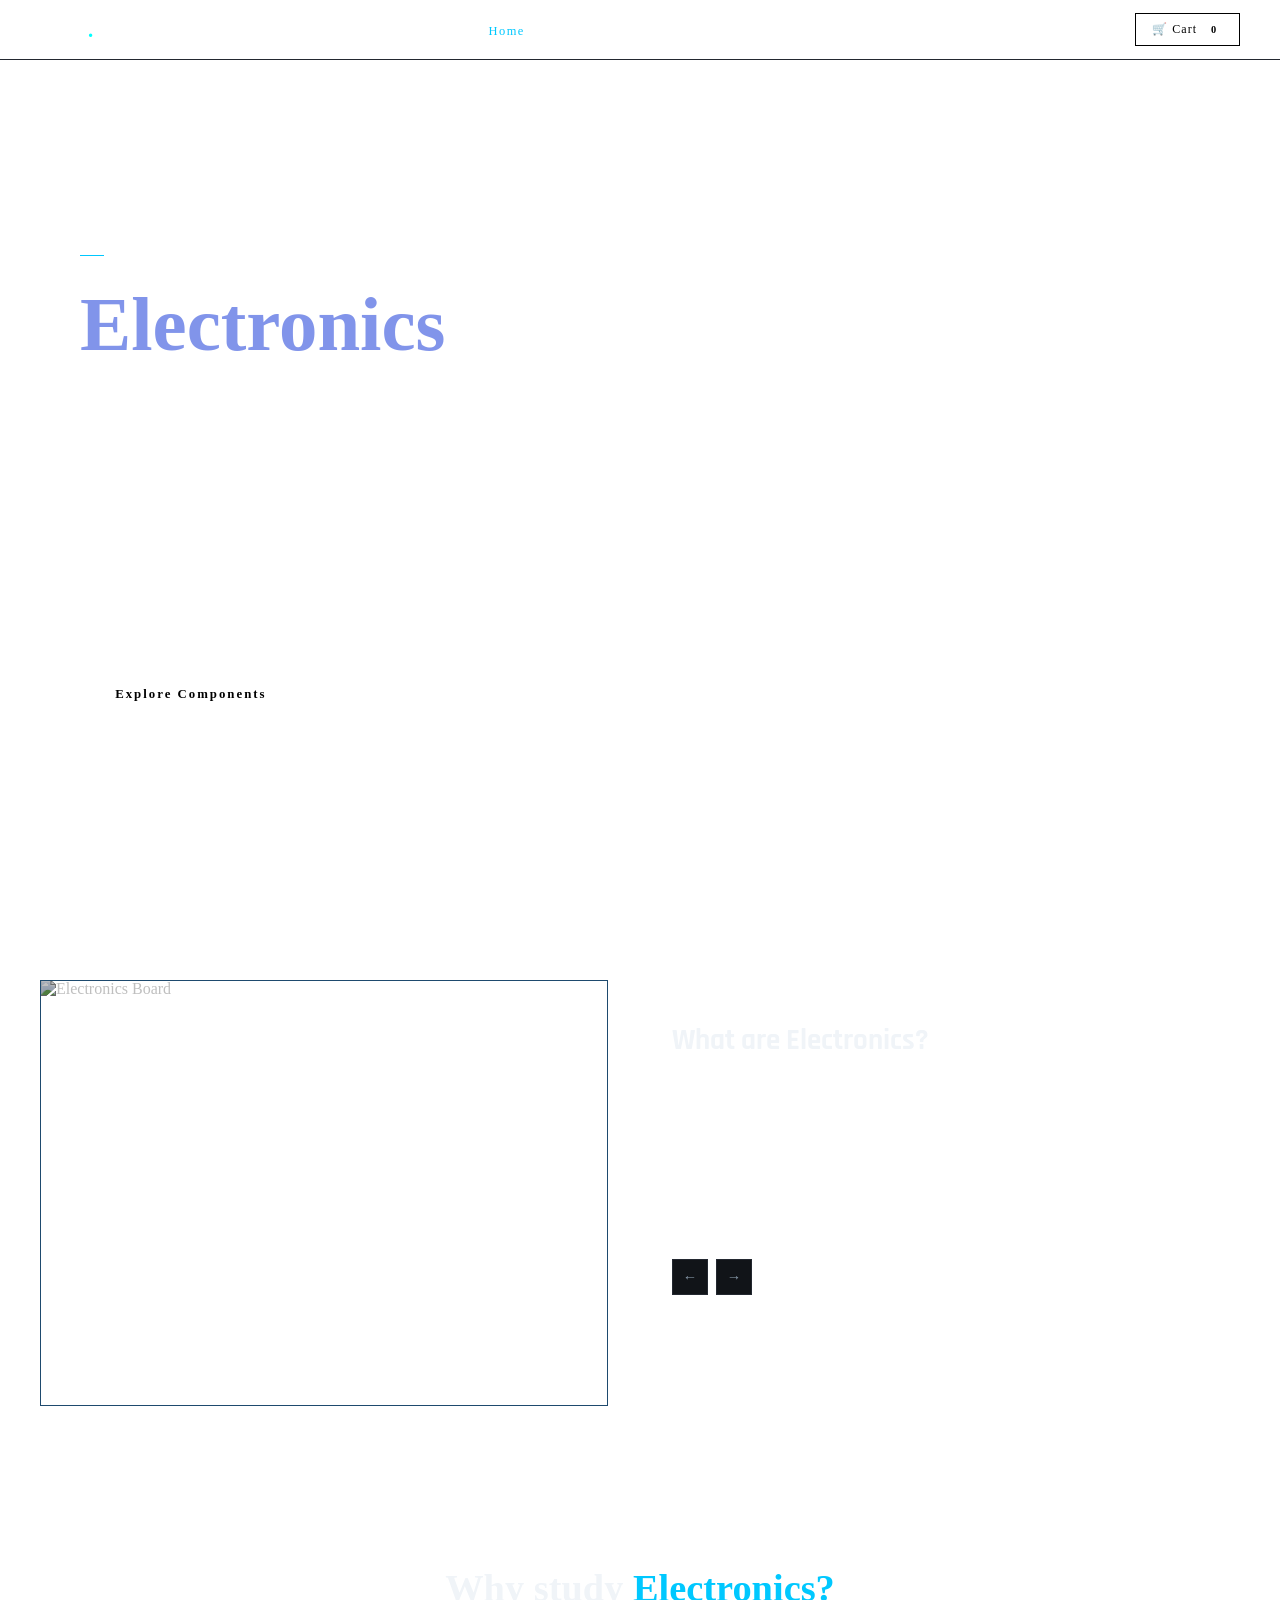
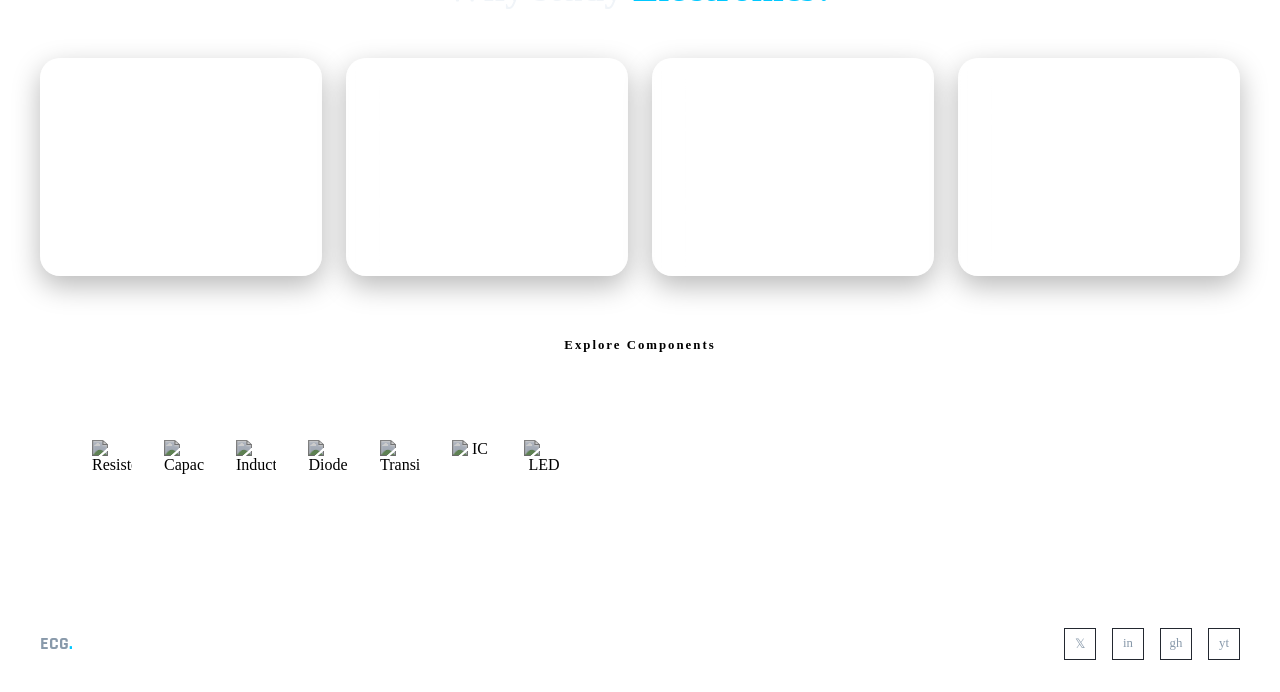
==== index.html @ 124e4f5e "Initial commit" ====
<!DOCTYPE html>
<html lang="en">
<head>
  <meta charset="UTF-8" />
  <meta name="viewport" content="width=device-width, initial-scale=1.0" />
  <title>Electronics Components Guide</title>
  <link rel="stylesheet" href="styles.css" />
</head>
<body>

<nav>
  <a href="index.html" class="nav-logo">ECG<span>.</span></a>
  <ul class="nav-links">
    <li><a href="index.html" class="active">Home</a></li>
    <li><a href="explore.html">Explore</a></li>
    <li><a href="shop.html">Shop</a></li>
    <li><a href="about.html">About</a></li>
  </ul>
  <a href="shop.html" class="nav-cart-btn">
    🛒 Cart <span class="cart-count" id="cartCount">0</span>
  </a>
</nav>

<!-- ── HERO ── -->
<section class="hero">
  <div class="hero-bg"></div>
  <div class="hero-content">
    <div class="hero-tag">Everything you need to know about Electronic Components</div>
    <h1 >
      Electronics<br/>
      <span>Components Guide</span>
    </h1>
    <p>
      Explore the fundamental building blocks of every circuit; from resistors
      to microcontrollers. Learn what they do, how they work, and where to use them.
    </p>
    <div class="button-group">
      <a href="explore.html" class="btn-primary">Explore Components</a>
      <a href="shop.html" class="btn-outline">Shop Now →</a>
    </div>
  </div>
</section>

<!-- ── WHAT ARE ELECTRONICS ── -->
<section class="what-section">
  <div class="what-image">
    <img src="https://images.unsplash.com/photo-1518770660439-4636190af475?w=800&q=80" alt="Electronics Board" />
  </div>
  <div class="what-text">
    <h3>What are Electronics?</h3>
    <p>
      Electronics is a branch of physics that focuses on the emission, behavior, and
      effects of electrons and their use in devices. It forms the backbone of modern
      technology — from smartphones to spacecraft.
    </p>
    <p>
      At its core, every electronic system is built from a handful of fundamental
      components, each with a precise function that contributes to the whole.
    </p>
    <div class="carousel-controls">
      <button class="carousel-btn">&#8592;</button>
      <button class="carousel-btn">&#8594;</button>
    </div>
    <a href="explore.html" class="btn-outline btn-outline-cta">
      Explore Components
    </a>
  </div>
</section>

<!-- ── WHY STUDY SECTION ── -->
<section class="why-section">
  <div class="section-header">
    <h2>Why study <span class="text-cyan">Electronics?</span></h2>
  </div>

  <div class="why-grid">
    <div class="why-card">
      <div class="why-num">1</div>
      <h4>Foundation of Technology</h4>
      <p>Electronics underpins virtually every modern device and system used in daily life and industry.</p>
    </div>
    <div class="why-card">
      <div class="why-num">2</div>
      <h4>Problem Solving</h4>
      <p>Electronic design develops analytical thinking, circuit troubleshooting, and systematic logic skills.</p>
    </div>
    <div class="why-card">
      <div class="why-num">3</div>
      <h4>Innovation Platform</h4>
      <p>From IoT to robotics, electronics enables innovation across every engineering discipline imaginable.</p>
    </div>
    <div class="why-card">
      <div class="why-num">4</div>
      <h4>Career Demand</h4>
      <p>Electronics engineers are among the most sought-after professionals globally, across all industries.</p>
    </div>
  </div>

  <div class="section-cta">
    <a href="explore.html" class="btn-primary">Explore Components</a>
  </div><br/><br/>

<!-- ── COMPONENT STRIP ── -->
  <div class="component-strip">
    <div class="component-thumb"><img src="C:\Users\HP ELITEBOOK\Pictures\re.webp" alt="Resistor"/></div>
    <div class="component-thumb"><img src="C:\Users\HP ELITEBOOK\Pictures\cer.webp" alt="Capacitor"/></div>
    <div class="component-thumb"><img src="C:\Users\HP ELITEBOOK\Pictures\fer.webp" alt="Inductor"/></div>
    <div class="component-thumb"><img src="C:\Users\HP ELITEBOOK\Pictures\dio.webp" alt="Diode"/></div>
    <div class="component-thumb"><img src="C:\Users\HP ELITEBOOK\Pictures\trans.webp" alt="Transistor"/></div>
    <div class="component-thumb"><img src="C:\Users\HP ELITEBOOK\Pictures\ic.webp" alt="IC"/></div>
    <div class="component-thumb"><img src="C:\Users\HP ELITEBOOK\Pictures\led.webp" alt="LED"/></div>
  </div>
</section>

<!-- ── FOOTER ── -->
<footer>
  <div class="footer-logo">ECG<span>.</span></div>
  <div class="social-links">
    <a href="#">𝕏</a>
    <a href="#">in</a>
    <a href="#">gh</a>
    <a href="#">yt</a>
  </div>
</footer>

<!-- ── BOTTOM NAV (mobile) ── -->
<div class="bottom-nav">
  <div class="bottom-nav-inner">
    <a href="index.html" class="bottom-nav-link active">🏠<span>Home</span></a>
    <a href="explore.html" class="bottom-nav-link">🔍<span>Explore</span></a>
    <a href="shop.html" class="bottom-nav-link">🛒<span>Shop</span></a>
    <a href="about.html" class="bottom-nav-link">ℹ️<span>About</span></a>
  </div>
</div>

<script>
  // Update cart count from localStorage
  function updateCartCount() {
    const cart = JSON.parse(localStorage.getItem('ecg-cart') || '[]');
    const total = cart.reduce((s, i) => s + (i.qty || 1), 0);
    document.querySelectorAll('#cartCount').forEach(el => el.textContent = total);
  }
  updateCartCount();
</script>
</body>
</html>
---- styles.css ----
/* ELECTRONICS COMPONENTS GUIDE — MAIN STYLES
   ============================================ */

@import url('https://fonts.googleapis.com/css2?family=Rajdhani:wght@400;500;600;700&family=Share+Tech+Mono&family=DM+Sans:wght@300;400;500;600&display=swap');

/* ── CSS Variables ── */
:root {
  --bg-dark:      #0a0c0f;
  --bg-card:      #111418;
  --bg-surface:   #181c22;
  --border:       #232830;
  --border-glow:  #1e4a6e;
  --cyan:         #00c8ff;
  --cyan-dim:     #0099cc;
  --cyan-glow:    rgba(0, 200, 255, 0.15);
  --white:        #f0f4f8;
  --muted:        #8899aa;
  --text:         #ccd6e0;
  --danger:       #ff4d6d;
  --success:      #00e676;
  --font-display: 'Rajdhani', sans-serif;
  --font-mono:    'Share Tech Mono', monospace;
  --font-body:    'DM Sans', sans-serif;
}

*, *::before, *::after { box-sizing: border-box; margin: 0; padding: 0; }

html { scroll-behavior: smooth; }

/*body {
  font-family: var(--font-body);
  background: var(--bg-dark);
  color: var(--text);
  line-height: 1.6;
  overflow-x: hidden;
}*/

/* ── Scrollbar ── */
::-webkit-scrollbar { width: 4px; }
::-webkit-scrollbar-track { background: var(--bg-dark); }
::-webkit-scrollbar-thumb { background: var(--border-glow); border-radius: 2px; }

/* ── NAVIGATION ── */
nav {
  position: fixed;
  top: 0; left: 0; right: 0;
  z-index: 100;
  display: flex;
  align-items: center;
  justify-content: space-between;
  padding: 0 2.5rem;
  height: 60px;
  background:transparent;
  backdrop-filter: blur(12px);
  border-bottom: 1px solid var(--border);
}

.nav-logo {
  font-size: 1.3rem;
  font-weight: 700;
  color: white;
  text-decoration: none;
  letter-spacing: 1px;
}

.nav-logo span { color:cyan; }

.nav-links {
  display: flex;
  gap: 2rem;
  list-style: none;
}

.nav-links a {
  font-size: 0.78rem;
  color: white;
  text-decoration: none;
  letter-spacing: 1.5px;
  transition: color 0.2s;
  position: relative;
}

.nav-links a::after {
  content: '';
  position: absolute;
  bottom: -4px; left: 0;
  width: 0; height: 1px;
  background: transparent;
  transition: width 0.25s;
}

.nav-links a:hover,
.nav-links a.active { color: var(--cyan); }
.nav-links a:hover::after,
.nav-links a.active::after { width: 100%; }

.nav-cart-btn {
  display: flex;
  align-items: center;
  gap: 0.5rem;
  background: transparent;
  border:1px solid black;
  color: black;
  font-size: 0.75rem;
  padding: 0.4rem 1rem;
  cursor: pointer;
  text-decoration: none;
  transition: all 0.2s;
  letter-spacing: 1px;
}

.nav-cart-btn:hover {
  background: var(--cyan-glow);
  border-color: var(--cyan);
}

.cart-count {
  background: white;
  color: black;
  font-size: 0.65rem;
  font-weight: 700;
  width: 18px; height: 18px;
  border-radius: 50%;
  display: flex;
  align-items: center;
  justify-content: center;
}

/* ── HERO ── */
.hero {
  position: relative;
  min-height: 100vh;
  display: flex;
  align-items: center;
  overflow: hidden;
}

.hero-bg {
  position: absolute;
  inset: 0;
  background: url('file:///C:/Users/HP%20ELITEBOOK/Downloads/harrison-broadbent-afZVP8xbbw0-unsplash.jpg') center/cover no-repeat;
  filter: brightness(0.7) saturate(0.8);
}

.hero-bg::after {
  content: '';
  position: absolute;
  inset: 0;
}

/* Scanline overlay */
.hero::before {
  content: '';
  position: absolute;
  inset: 0;
  pointer-events: none;
  z-index: 1;
}

.hero-content {
  position: relative;
  z-index: 2;
  max-width: 680px;
  padding: 8rem 2.5rem 4rem;
}

.hero-tag {
  font-size: 0.9rem;
  font-style: Poppins, sans-serif;
  color: white;
  letter-spacing: 3px;
  margin-bottom: 1.2rem;
  display: flex;
  align-items: center;
  gap: 0.5rem;
}

.hero-tag::before {
  content: '';
  width: 24px; height: 1px;
  background: var(--cyan);
}

.hero h1 {
  font-size: clamp(2.8rem, 6vw, 5rem);
  font-weight: 700;
  line-height: 1.1;
  color: rgba(80, 106, 226, 0.719);
  margin-bottom: 0.2rem;
}

.hero h1 span { color: white; }

.hero p {
  font-size: 1rem;
  color: white;
  max-width: 480px;
  margin: 1.2rem 0 2.2rem;
  line-height: 1.7;
}

.btn-primary {
  font-style: Roboto Mono, monospace;
  font-size: 0.8rem;
  letter-spacing: 2px;
  background: white;
  color:black;
  border: none;
  padding: 0.9rem 2.2rem;
  border-radius: 20px;
  cursor: pointer;
  text-decoration: none;
  display: inline-block;
  font-weight: 700;
  transition: all 0.2s;
}

.btn-primary:hover {
  background: #0c1314;
  color: white;
  box-shadow: 0 0 30px rgba(0,200,255,0.4);
  transform: translateY(-1px);
}

.btn-outline {
  font-size: 0.8rem;
  letter-spacing: 2px;
  background: transparent;
  border-radius: 20px;
  color: white;
  border: 1px solid white;
  padding: 0.85rem 2.2rem;
  cursor: pointer;
  text-decoration: none;
  display: inline-block;
  transition: all 0.2s;
}

.btn-outline:hover {
  background:black;
  border: #0a0c0f;
}

.btn-outline-cta {
  margin-top: 1.5rem;
  display: inline-block;
}

.button-group {
  display: flex;
  gap: 2rem;
  flex-wrap: wrap;
}

.section-cta {
  text-align: center;
  margin-top: 3rem;
}

/* ── SECTION BASICS ── */
section { padding: 5rem 2.5rem; }

.section-header {
  margin-bottom: 3rem;
  text-align: center;
}

.section-label {
  font-family: var(--font-mono);
  font-size: 0.7rem;
  color: var(--cyan);
  letter-spacing: 3px;
  text-transform: uppercase;
  margin-bottom: 0.6rem;
  display: flex;
  justify-content: center;
}

.section-header h2 {
  font-size: clamp(1.8rem, 3vw, 2.8rem);
  font-weight: 700;
  color: var(--white);
}

/* ── WHAT ARE ELECTRONICS SECTION ── */
.what-section {
  display: grid;
  color: white;
  grid-template-columns: 1fr 1fr;
  gap: 4rem;
  align-items: center;
  position: relative;
  overflow: hidden;
}

.what-section::before {
  content: '';
  position: absolute;
  inset: 0;
  background: url('file:///C:/Users/HP%20ELITEBOOK/Downloads/harrison-broadbent-afZVP8xbbw0-unsplash.jpg') center/cover no-repeat;
  background-size: cover;
  filter: blur(25px);
  transform: scale(1.25);
  z-index: -2;
}

.what-section::after {
  content: '';
  position: absolute;
  inset: 0;
  z-index: -1;
}

.what-image {
  position: relative;
  aspect-ratio: 4/3;
  overflow: hidden;
}

.what-image img {
  width: 100%; height: 100%;
  object-fit: cover;
  filter: brightness(0.75) saturate(0.7);
}

.what-image::before {
  content: '';
  position: absolute;
  inset: 0;
  border: 1px solid var(--border-glow);
  z-index: 1;
}

.what-text h3 {
  font-family: var(--font-display);
  font-size: 1.8rem;
  color: var(--white);
  margin-bottom: 1rem;
}

.what-text p { color: white; line-height: 1.8; margin-bottom: 1rem; }

.carousel-controls {
  display: flex;
  gap: 0.5rem;
  margin-top: 1.5rem;
}

.carousel-btn {
  width: 36px; height: 36px;
  background: var(--bg-card);
  border: 1px solid var(--border);
  color: var(--muted);
  cursor: pointer;
  display: flex;
  align-items: center;
  justify-content: center;
  transition: all 0.2s;
  font-size: 0.9rem;
}

.carousel-btn:hover {
  border-color: var(--cyan);
  color: var(--cyan);
}

/* ── WHY STUDY SECTION ── */
.why-section {
  text-align: center;
  position: relative;
  overflow: hidden;
}

.why-section::before {
  content: '';
  position: absolute;
  inset: 0;
  background: url('file:///C:/Users/HP%20ELITEBOOK/Downloads/harrison-broadbent-afZVP8xbbw0-unsplash.jpg') center/cover no-repeat;
  background-size: cover;
  filter: blur(25px);
  transform: scale(1.25);
  z-index: -2;
}

.why-grid {
  display: grid;
  grid-template-columns: repeat(4, 1fr);
  gap: 1.5rem;
  margin-top: 3rem;
}

.why-card {
  background: rgba(255, 255, 255, 0.08);
  border: 1px solid rgba(255, 255, 255, 0.25);
  border-radius: 20px;
  backdrop-filter: blur(14px);
  -webkit-backdrop-filter: blur(14px);
  box-shadow: 0 10px 28px rgba(0, 0, 0, 0.28);
  padding: 2rem 1.5rem;
  text-align: left;
  position: relative;
  overflow: hidden;
  transition: transform 0.2s ease, border-color 0.25s ease, box-shadow 0.25s ease;
}

.why-card::before {
  content: '';
  position: absolute;
  top: 0; left: 0;
  width: 3px; height: 0;
  background: var(--cyan);
  transition: height 0.3s;
}

.why-card:hover { color:black; }
.why-card:hover::before { height: 100%; }

.why-num {
  font-size: 3rem;
  font-weight: 900;
  font-style: oblique  15deg Poppins, sans-serif;
  color:white;
  line-height: 1;
  margin-bottom: 0.75rem;
}

.why-card h4 {
  font-size: 1rem;
  color:white;
  margin-bottom: 0.5rem;
  text-transform: uppercase;
  letter-spacing: 1px;
}

.why-card p { font-size: 0.85rem; color: white; align-items: center; font-style: Poppins, sans-serif; }

/* ── COMPONENT THUMBNAIL STRIP ── */
.component-strip {
  display: flex;
  gap: 0.5rem;
  padding: 1.5rem 2.5rem;
  background: transparent;
  overflow-x: auto;
  align-items: center;
}

.component-thumb {
  flex: 0 0 64px;
  height: 64px;
  background:transparent ;
  display: flex;
  align-items: center;
  justify-content: center;
  cursor: pointer;
  transition: all 0.2s;
}

.component-thumb:hover {
  border-color: var(--cyan);
  box-shadow: inset 0 0 12px var(--cyan-glow);
}

.component-thumb img {
  width: 40px; height: 40px;
  object-fit: contain;
  filter: brightness(0.8) saturate(0.5);
}

/* ── BOTTOM NAV ── */
.bottom-nav {
  display: none;
  position: fixed;
  bottom: 0; left: 0; right: 0;
  background: rgba(10, 12, 15, 0.97);
  border-top: 1px solid var(--border);
  padding: 0.75rem 2rem;
  z-index: 100;
}

.bottom-nav-inner {
  display: flex;
  justify-content: space-around;
}

.bottom-nav-link {
  display: flex;
  flex-direction: column;
  align-items: center;
  gap: 0.2rem;
  text-decoration: none;
  color: var(--muted);
  font-family: var(--font-mono);
  font-size: 0.6rem;
  text-transform: uppercase;
  letter-spacing: 1px;
  transition: color 0.2s;
}

.bottom-nav-link.active,
.bottom-nav-link:hover { color: var(--cyan); }

/* ── FOOTER ── */
footer {
  background: white;
  padding: 2rem 2.5rem;
  display: flex;
  align-items: center;
  justify-content: space-between;
}

.footer-logo {
  font-family: var(--font-display);
  font-size: 1.1rem;
  font-weight: 700;
  color: var(--muted);
}

.footer-logo span { color: var(--cyan); }

.social-links {
  display: flex;
  gap: 1rem;
}

.social-links a {
  width: 32px; height: 32px;
  border: 1px solid var(--border);
  display: flex; align-items: center; justify-content: center;
  text-decoration: none;
  color: var(--muted);
  font-size: 0.8rem;
  transition: all 0.2s;
}

.social-links a:hover {
  border-color: var(--cyan);
  color: var(--cyan);
}

/* ── EXPLORE / COMPONENTS PAGE ── */
.explore-hero {
  padding: 8rem 2.5rem 3rem;
  background: var(--bg-surface);
  border-bottom: 1px solid var(--border);
}

.explore-hero h1 {
  font-family: var(--font-display);
  font-size: clamp(2rem, 4vw, 3.5rem);
  font-weight: 700;
  color: var(--white);
}

.explore-hero h1 span { color: var(--cyan); }

.filter-bar {
  display: flex;
  gap: 0.75rem;
  flex-wrap: wrap;
  margin-top: 1.5rem;
}

.filter-chip {
  font-family: var(--font-mono);
  font-size: 0.7rem;
  letter-spacing: 1.5px;
  text-transform: uppercase;
  padding: 0.4rem 1rem;
  background: var(--bg-card);
  border: 1px solid var(--border);
  color: var(--muted);
  cursor: pointer;
  transition: all 0.2s;
}

.filter-chip:hover,
.filter-chip.active {
  border-color: var(--cyan);
  color: var(--cyan);
  background: var(--cyan-glow);
}

/* ── COMPONENT CARDS ── */
.components-grid {
  display: flex;
  flex-direction: column;
  gap: 0;
}

.component-card {
  display: grid;
  grid-template-columns: 160px 1fr auto;
  align-items: start;
  gap: 2rem;
  padding: 2rem 2.5rem;
  border-bottom: 1px solid var(--border);
  background: var(--bg-dark);
  transition: background 0.2s;
}

.component-card:hover { background: var(--bg-card); }

.component-card-img {
  position: relative;
  aspect-ratio: 4/3;
  background: var(--bg-surface);
  display: flex;
  align-items: center;
  justify-content: center;
  border: 1px solid var(--border);
  overflow: hidden;
}

.component-card-img img {
  width: 80%; height: 80%;
  object-fit: contain;
  filter: brightness(0.85) saturate(0.5);
}

.component-card-img::after {
  content: '';
  position: absolute;
  inset: 0;
  border: 1px solid transparent;
  transition: border-color 0.2s;
}

.component-card:hover .component-card-img::after {
  border-color: var(--border-glow);
}

.component-card-body h3 {
  font-family: var(--font-display);
  font-size: 1.4rem;
  font-weight: 700;
  color: var(--white);
  margin-bottom: 0.3rem;
  text-transform: uppercase;
  letter-spacing: 1px;
}

.component-card-body .desc {
  font-size: 0.9rem;
  color: var(--muted);
  line-height: 1.7;
  margin-bottom: 1rem;
  max-width: 560px;
}

.component-card-body .uses,
.component-card-body .projects {
  margin-bottom: 0.75rem;
}

.component-card-body h5 {
  font-family: var(--font-mono);
  font-size: 0.65rem;
  color: var(--cyan);
  text-transform: uppercase;
  letter-spacing: 2px;
  margin-bottom: 0.3rem;
}

.component-card-body ul {
  list-style: none;
  display: flex;
  flex-wrap: wrap;
  gap: 0.4rem;
}

.component-card-body ul li {
  font-size: 0.78rem;
  color: var(--muted);
  background: var(--bg-surface);
  border: 1px solid var(--border);
  padding: 0.2rem 0.6rem;
}

.learn-more-btn {
  font-family: var(--font-mono);
  font-size: 0.7rem;
  letter-spacing: 1.5px;
  text-transform: uppercase;
  color: var(--cyan);
  border: 1px solid var(--border-glow);
  background: transparent;
  padding: 0.5rem 1.2rem;
  cursor: pointer;
  text-decoration: none;
  display: inline-block;
  white-space: nowrap;
  transition: all 0.2s;
  align-self: flex-start;
  margin-top: 0.5rem;
}

.learn-more-btn:hover {
  background: var(--cyan-glow);
  border-color: var(--cyan);
}

/* ── UTILITY ── */
.container { max-width: 1200px; margin: 0 auto; }
.text-cyan { color: var(--cyan); }
.text-muted { color: var(--muted); }

/* ── RESPONSIVE ── */
@media (max-width: 900px) {
  .what-section { grid-template-columns: 1fr; }
  .why-grid { grid-template-columns: 1fr 1fr; }
  .component-card { grid-template-columns: 120px 1fr; }
  .component-card > .learn-more-btn { grid-column: 1 / -1; }
}

@media (max-width: 600px) {
  nav { padding: 0 1.2rem; }
  section { padding: 3.5rem 1.2rem; }
  .why-grid { grid-template-columns: 1fr; }
  .nav-links { display: none; }
  .bottom-nav { display: block; }
  body { padding-bottom: 60px; }
  .component-card { grid-template-columns: 1fr; }
}
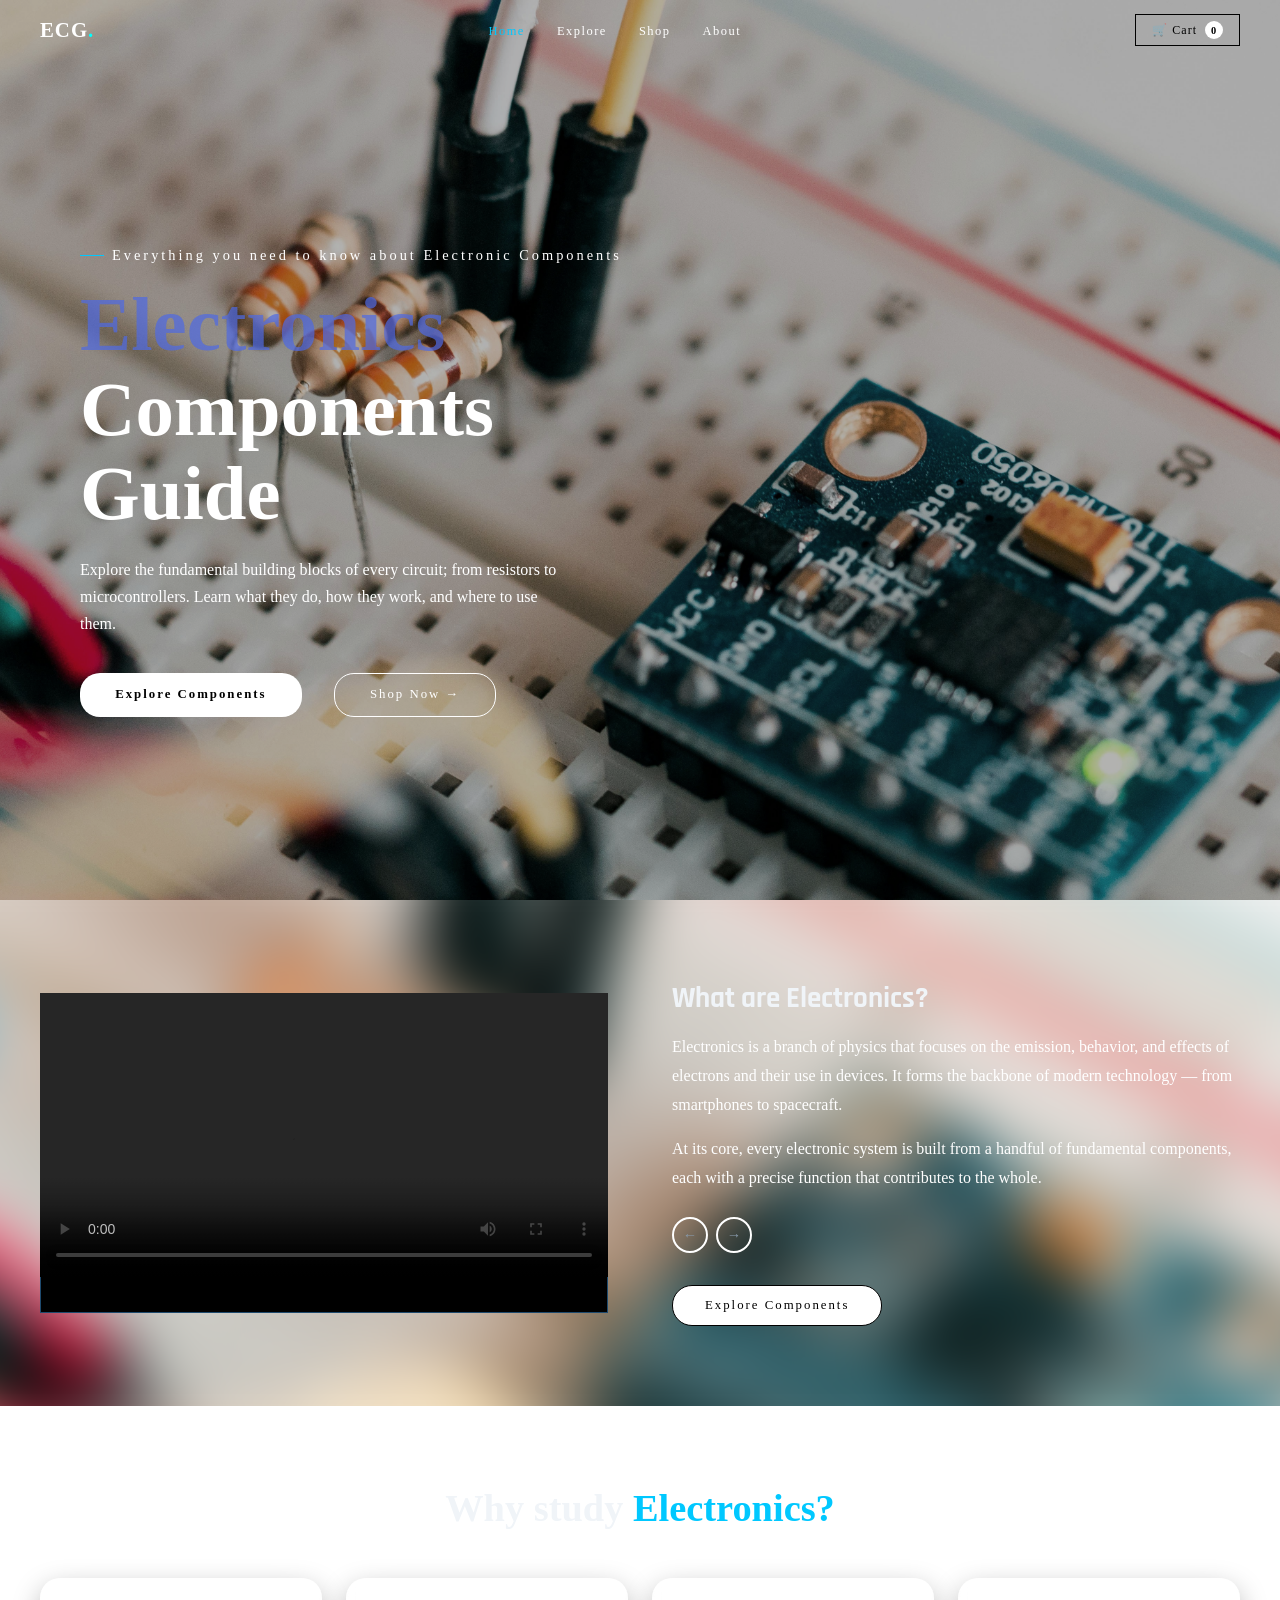
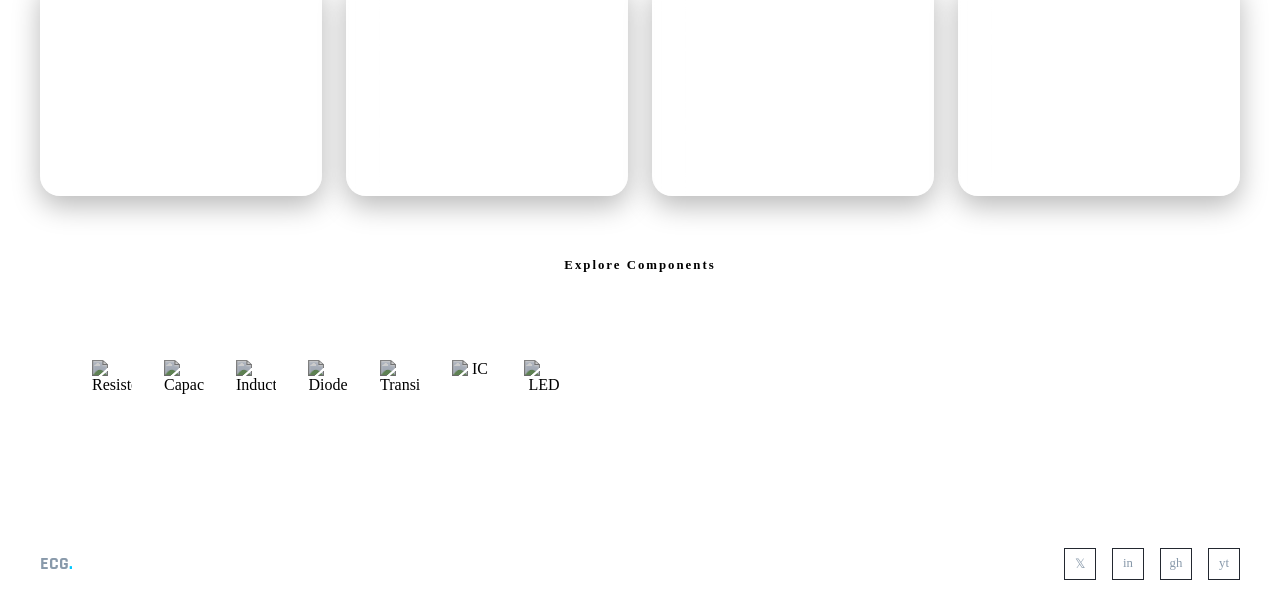
==== commit 4b9823a6: "cart button & footer cross checked" ====
--- a/index.html
+++ b/index.html
@@ -1,146 +1,187 @@
-<!DOCTYPE html>
+<!doctype html>
 <html lang="en">
-<head>
-  <meta charset="UTF-8" />
-  <meta name="viewport" content="width=device-width, initial-scale=1.0" />
-  <title>Electronics Components Guide</title>
-  <link rel="stylesheet" href="styles.css" />
-</head>
-<body>
+  <head>
+    <meta charset="UTF-8" />
+    <meta name="viewport" content="width=device-width, initial-scale=1.0" />
+    <title>Electronics Components Guide</title>
+    <link rel="stylesheet" href="styles.css" />
+  </head>
+  <body>
+    <nav>
+      <a href="index.html" class="nav-logo">ECG<span>.</span></a>
+      <ul class="nav-links">
+        <li><a href="index.html" class="active">Home</a></li>
+        <li><a href="explore.html">Explore</a></li>
+        <li><a href="shop.html">Shop</a></li>
+        <li><a href="about.html">About</a></li>
+      </ul>
+      <a href="shop.html" class="nav-cart-btn">
+        🛒 Cart <span class="cart-count" id="cartCount">0</span>
+      </a>
+    </nav>
 
-<nav>
-  <a href="index.html" class="nav-logo">ECG<span>.</span></a>
-  <ul class="nav-links">
-    <li><a href="index.html" class="active">Home</a></li>
-    <li><a href="explore.html">Explore</a></li>
-    <li><a href="shop.html">Shop</a></li>
-    <li><a href="about.html">About</a></li>
-  </ul>
-  <a href="shop.html" class="nav-cart-btn">
-    🛒 Cart <span class="cart-count" id="cartCount">0</span>
-  </a>
-</nav>
+    <!-- ── HERO ── -->
+    <section class="hero">
+      <div class="hero-bg"></div>
+      <div class="hero-content">
+        <div class="hero-tag">
+          Everything you need to know about Electronic Components
+        </div>
+        <h1>
+          Electronics<br />
+          <span>Components Guide</span>
+        </h1>
+        <p>
+          Explore the fundamental building blocks of every circuit; from
+          resistors to microcontrollers. Learn what they do, how they work, and
+          where to use them.
+        </p>
+        <div class="button-group">
+          <a href="explore.html" class="btn-primary">Explore Components</a>
+          <a href="shop.html" class="btn-outline">Shop Now →</a>
+        </div>
+      </div>
+    </section>
 
-<!-- ── HERO ── -->
-<section class="hero">
-  <div class="hero-bg"></div>
-  <div class="hero-content">
-    <div class="hero-tag">Everything you need to know about Electronic Components</div>
-    <h1 >
-      Electronics<br/>
-      <span>Components Guide</span>
-    </h1>
-    <p>
-      Explore the fundamental building blocks of every circuit; from resistors
-      to microcontrollers. Learn what they do, how they work, and where to use them.
-    </p>
-    <div class="button-group">
-      <a href="explore.html" class="btn-primary">Explore Components</a>
-      <a href="shop.html" class="btn-outline">Shop Now →</a>
-    </div>
-  </div>
-</section>
+    <!-- ── WHAT ARE ELECTRONICS ── -->
+    <section class="what-section">
+      <div class="what-video">
+        <video controls preload="metadata" playsinline>
+          <source src="./vids/What.mp4" type="video/mp4" />
+          Your browser does not support the video tag.
+        </video>
+      </div>
+      <div class="what-text">
+        <h3>What are Electronics?</h3>
+        <p>
+          Electronics is a branch of physics that focuses on the emission,
+          behavior, and effects of electrons and their use in devices. It forms
+          the backbone of modern technology — from smartphones to spacecraft.
+        </p>
+        <p>
+          At its core, every electronic system is built from a handful of
+          fundamental components, each with a precise function that contributes
+          to the whole.
+        </p>
+        <div class="carousel-controls">
+          <button class="carousel-btn">&#8592;</button>
+          <button class="carousel-btn">&#8594;</button>
+        </div>
+        <a href="explore.html" class="explorebtn">
+          Explore Components
+        </a>
+      </div>
+    </section>
 
-<!-- ── WHAT ARE ELECTRONICS ── -->
-<section class="what-section">
-  <div class="what-image">
-    <img src="https://images.unsplash.com/photo-1518770660439-4636190af475?w=800&q=80" alt="Electronics Board" />
-  </div>
-  <div class="what-text">
-    <h3>What are Electronics?</h3>
-    <p>
-      Electronics is a branch of physics that focuses on the emission, behavior, and
-      effects of electrons and their use in devices. It forms the backbone of modern
-      technology — from smartphones to spacecraft.
-    </p>
-    <p>
-      At its core, every electronic system is built from a handful of fundamental
-      components, each with a precise function that contributes to the whole.
-    </p>
-    <div class="carousel-controls">
-      <button class="carousel-btn">&#8592;</button>
-      <button class="carousel-btn">&#8594;</button>
-    </div>
-    <a href="explore.html" class="btn-outline btn-outline-cta">
-      Explore Components
-    </a>
-  </div>
-</section>
+    <!-- ── WHY STUDY SECTION ── -->
+    <section class="why-section">
+      <div class="section-header">
+        <h2>Why study <span class="text-cyan">Electronics?</span></h2>
+      </div>
 
-<!-- ── WHY STUDY SECTION ── -->
-<section class="why-section">
-  <div class="section-header">
-    <h2>Why study <span class="text-cyan">Electronics?</span></h2>
-  </div>
+      <div class="why-grid">
+        <div class="why-card">
+          <div class="why-num">1</div>
+          <h4>Foundation of Technology</h4>
+          <p>
+            Electronics underpins virtually every modern device and system used
+            in daily life and industry.
+          </p>
+        </div>
+        <div class="why-card">
+          <div class="why-num">2</div>
+          <h4>Problem Solving</h4>
+          <p>
+            Electronic design develops analytical thinking, circuit
+            troubleshooting, and systematic logic skills.
+          </p>
+        </div>
+        <div class="why-card">
+          <div class="why-num">3</div>
+          <h4>Innovation Platform</h4>
+          <p>
+            From IoT to robotics, electronics enables innovation across every
+            engineering discipline imaginable.
+          </p>
+        </div>
+        <div class="why-card">
+          <div class="why-num">4</div>
+          <h4>Career Demand</h4>
+          <p>
+            Electronics engineers are among the most sought-after professionals
+            globally, across all industries.
+          </p>
+        </div>
+      </div>
 
-  <div class="why-grid">
-    <div class="why-card">
-      <div class="why-num">1</div>
-      <h4>Foundation of Technology</h4>
-      <p>Electronics underpins virtually every modern device and system used in daily life and industry.</p>
-    </div>
-    <div class="why-card">
-      <div class="why-num">2</div>
-      <h4>Problem Solving</h4>
-      <p>Electronic design develops analytical thinking, circuit troubleshooting, and systematic logic skills.</p>
-    </div>
-    <div class="why-card">
-      <div class="why-num">3</div>
-      <h4>Innovation Platform</h4>
-      <p>From IoT to robotics, electronics enables innovation across every engineering discipline imaginable.</p>
-    </div>
-    <div class="why-card">
-      <div class="why-num">4</div>
-      <h4>Career Demand</h4>
-      <p>Electronics engineers are among the most sought-after professionals globally, across all industries.</p>
-    </div>
-  </div>
+      <div class="section-cta">
+        <a href="explore.html" class="btn-primary">Explore Components</a>
+      </div>
+      <br /><br />
 
-  <div class="section-cta">
-    <a href="explore.html" class="btn-primary">Explore Components</a>
-  </div><br/><br/>
+      <!-- ── COMPONENT STRIP ── -->
+      <div class="component-strip">
+        <div class="component-thumb">
+          <img src="C:\Users\HP ELITEBOOK\Pictures\re.webp" alt="Resistor" />
+        </div>
+        <div class="component-thumb">
+          <img src="C:\Users\HP ELITEBOOK\Pictures\cer.webp" alt="Capacitor" />
+        </div>
+        <div class="component-thumb">
+          <img src="C:\Users\HP ELITEBOOK\Pictures\fer.webp" alt="Inductor" />
+        </div>
+        <div class="component-thumb">
+          <img src="C:\Users\HP ELITEBOOK\Pictures\dio.webp" alt="Diode" />
+        </div>
+        <div class="component-thumb">
+          <img
+            src="C:\Users\HP ELITEBOOK\Pictures\trans.webp"
+            alt="Transistor"
+          />
+        </div>
+        <div class="component-thumb">
+          <img src="C:\Users\HP ELITEBOOK\Pictures\ic.webp" alt="IC" />
+        </div>
+        <div class="component-thumb">
+          <img src="C:\Users\HP ELITEBOOK\Pictures\led.webp" alt="LED" />
+        </div>
+      </div>
+    </section>
 
-<!-- ── COMPONENT STRIP ── -->
-  <div class="component-strip">
-    <div class="component-thumb"><img src="C:\Users\HP ELITEBOOK\Pictures\re.webp" alt="Resistor"/></div>
-    <div class="component-thumb"><img src="C:\Users\HP ELITEBOOK\Pictures\cer.webp" alt="Capacitor"/></div>
-    <div class="component-thumb"><img src="C:\Users\HP ELITEBOOK\Pictures\fer.webp" alt="Inductor"/></div>
-    <div class="component-thumb"><img src="C:\Users\HP ELITEBOOK\Pictures\dio.webp" alt="Diode"/></div>
-    <div class="component-thumb"><img src="C:\Users\HP ELITEBOOK\Pictures\trans.webp" alt="Transistor"/></div>
-    <div class="component-thumb"><img src="C:\Users\HP ELITEBOOK\Pictures\ic.webp" alt="IC"/></div>
-    <div class="component-thumb"><img src="C:\Users\HP ELITEBOOK\Pictures\led.webp" alt="LED"/></div>
-  </div>
-</section>
+    <!-- ── FOOTER ── -->
+    <footer>
+      <div class="footer-logo">ECG<span>.</span></div>
+      <div class="social-links">
+        <a href="#">𝕏</a>
+        <a href="#">in</a>
+        <a href="#">gh</a>
+        <a href="#">yt</a>
+      </div>
 
-<!-- ── FOOTER ── -->
-<footer>
-  <div class="footer-logo">ECG<span>.</span></div>
-  <div class="social-links">
-    <a href="#">𝕏</a>
-    <a href="#">in</a>
-    <a href="#">gh</a>
-    <a href="#">yt</a>
-  </div>
-</footer>
+      <div class="bottom-nav">
+        <div class="bottom-nav-inner">
+          <a href="index.html" class="bottom-nav-link active"
+            >🏠<span>Home</span></a
+          >
+          <a href="explore.html" class="bottom-nav-link"
+            >🔍<span>Explore</span></a
+          >
+          <a href="shop.html" class="bottom-nav-link">🛒<span>Shop</span></a>
+          <a href="about.html" class="bottom-nav-link">ℹ️<span>About</span></a>
+        </div>
+      </div>
+    </footer>
 
-<!-- ── BOTTOM NAV (mobile) ── -->
-<div class="bottom-nav">
-  <div class="bottom-nav-inner">
-    <a href="index.html" class="bottom-nav-link active">🏠<span>Home</span></a>
-    <a href="explore.html" class="bottom-nav-link">🔍<span>Explore</span></a>
-    <a href="shop.html" class="bottom-nav-link">🛒<span>Shop</span></a>
-    <a href="about.html" class="bottom-nav-link">ℹ️<span>About</span></a>
-  </div>
-</div>
-
-<script>
-  // Update cart count from localStorage
-  function updateCartCount() {
-    const cart = JSON.parse(localStorage.getItem('ecg-cart') || '[]');
-    const total = cart.reduce((s, i) => s + (i.qty || 1), 0);
-    document.querySelectorAll('#cartCount').forEach(el => el.textContent = total);
-  }
-  updateCartCount();
-</script>
-</body>
+    <script>
+      // Update cart count from localStorage
+      function updateCartCount() {
+        const cart = JSON.parse(localStorage.getItem("ecg-cart") || "[]");
+        const total = cart.reduce((s, i) => s + (i.qty || 1), 0);
+        document
+          .querySelectorAll("#cartCount")
+          .forEach((el) => (el.textContent = total));
+      }
+      updateCartCount();
+    </script>
+  </body>
 </html>
--- a/styles.css
+++ b/styles.css
@@ -1,31 +1,39 @@
 /* ELECTRONICS COMPONENTS GUIDE — MAIN STYLES
    ============================================ */
 
-@import url('https://fonts.googleapis.com/css2?family=Rajdhani:wght@400;500;600;700&family=Share+Tech+Mono&family=DM+Sans:wght@300;400;500;600&display=swap');
+@import url("https://fonts.googleapis.com/css2?family=Rajdhani:wght@400;500;600;700&family=Share+Tech+Mono&family=DM+Sans:wght@300;400;500;600&display=swap");
 
 /* ── CSS Variables ── */
 :root {
-  --bg-dark:      #0a0c0f;
-  --bg-card:      #111418;
-  --bg-surface:   #181c22;
-  --border:       #232830;
-  --border-glow:  #1e4a6e;
-  --cyan:         #00c8ff;
-  --cyan-dim:     #0099cc;
-  --cyan-glow:    rgba(0, 200, 255, 0.15);
-  --white:        #f0f4f8;
-  --muted:        #8899aa;
-  --text:         #ccd6e0;
-  --danger:       #ff4d6d;
-  --success:      #00e676;
-  --font-display: 'Rajdhani', sans-serif;
-  --font-mono:    'Share Tech Mono', monospace;
-  --font-body:    'DM Sans', sans-serif;
-}
-
-*, *::before, *::after { box-sizing: border-box; margin: 0; padding: 0; }
-
-html { scroll-behavior: smooth; }
+  --bg-dark: #0a0c0f;
+  --bg-card: #111418;
+  --bg-surface: #181c22;
+  --border: #232830;
+  --border-glow: #1e4a6e;
+  --cyan: #00c8ff;
+  --cyan-dim: #0099cc;
+  --cyan-glow: rgba(0, 200, 255, 0.15);
+  --white: #f0f4f8;
+  --muted: #8899aa;
+  --text: #ccd6e0;
+  --danger: #ff4d6d;
+  --success: #00e676;
+  --font-display: "Rajdhani", sans-serif;
+  --font-mono: "Share Tech Mono", monospace;
+  --font-body: "DM Sans", sans-serif;
+}
+
+*,
+*::before,
+*::after {
+  box-sizing: border-box;
+  margin: 0;
+  padding: 0;
+}
+
+html {
+  scroll-behavior: smooth;
+}
 
 /*body {
   font-family: var(--font-body);
@@ -36,26 +44,34 @@
 }*/
 
 /* ── Scrollbar ── */
-::-webkit-scrollbar { width: 4px; }
-::-webkit-scrollbar-track { background: var(--bg-dark); }
-::-webkit-scrollbar-thumb { background: var(--border-glow); border-radius: 2px; }
+::-webkit-scrollbar {
+  width: 4px;
+}
+::-webkit-scrollbar-track {
+  background: var(--bg-dark);
+}
+::-webkit-scrollbar-thumb {
+  background: var(--border-glow);
+  border-radius: 2px;
+}
 
 /* ── NAVIGATION ── */
 nav {
   position: fixed;
-  top: 0; left: 0; right: 0;
+  top: 0;
+  left: 0;
+  right: 0;
   z-index: 100;
   display: flex;
   align-items: center;
   justify-content: space-between;
   padding: 0 2.5rem;
   height: 60px;
-  background:transparent;
-  backdrop-filter: blur(12px);
-  border-bottom: 1px solid var(--border);
+  background: transparent;
 }
 
 .nav-logo {
+  font-style: inter, sans-serif;
   font-size: 1.3rem;
   font-weight: 700;
   color: white;
@@ -63,9 +79,12 @@
   letter-spacing: 1px;
 }
 
-.nav-logo span { color:cyan; }
+.nav-logo span {
+  color: cyan;
+}
 
 .nav-links {
+  font-style: inter, sans-serif;
   display: flex;
   gap: 2rem;
   list-style: none;
@@ -73,33 +92,25 @@
 
 .nav-links a {
   font-size: 0.78rem;
+  font-style: Poppins;
+  font-weight: semi-bold;
   color: white;
   text-decoration: none;
   letter-spacing: 1.5px;
   transition: color 0.2s;
-  position: relative;
-}
-
-.nav-links a::after {
-  content: '';
-  position: absolute;
-  bottom: -4px; left: 0;
-  width: 0; height: 1px;
-  background: transparent;
-  transition: width 0.25s;
 }
 
 .nav-links a:hover,
-.nav-links a.active { color: var(--cyan); }
-.nav-links a:hover::after,
-.nav-links a.active::after { width: 100%; }
+.nav-links a.active {
+  color: var(--cyan);
+}
 
 .nav-cart-btn {
   display: flex;
   align-items: center;
   gap: 0.5rem;
   background: transparent;
-  border:1px solid black;
+  border: 1px solid black;
   color: black;
   font-size: 0.75rem;
   padding: 0.4rem 1rem;
@@ -119,7 +130,8 @@
   color: black;
   font-size: 0.65rem;
   font-weight: 700;
-  width: 18px; height: 18px;
+  width: 18px;
+  height: 18px;
   border-radius: 50%;
   display: flex;
   align-items: center;
@@ -138,19 +150,19 @@
 .hero-bg {
   position: absolute;
   inset: 0;
-  background: url('file:///C:/Users/HP%20ELITEBOOK/Downloads/harrison-broadbent-afZVP8xbbw0-unsplash.jpg') center/cover no-repeat;
+  background: url("./imgs/bg.jpg") center/cover no-repeat;
   filter: brightness(0.7) saturate(0.8);
 }
 
 .hero-bg::after {
-  content: '';
+  content: "";
   position: absolute;
   inset: 0;
 }
 
 /* Scanline overlay */
 .hero::before {
-  content: '';
+  content: "";
   position: absolute;
   inset: 0;
   pointer-events: none;
@@ -176,8 +188,9 @@
 }
 
 .hero-tag::before {
-  content: '';
-  width: 24px; height: 1px;
+  content: "";
+  width: 24px;
+  height: 1px;
   background: var(--cyan);
 }
 
@@ -189,7 +202,9 @@
   margin-bottom: 0.2rem;
 }
 
-.hero h1 span { color: white; }
+.hero h1 span {
+  color: white;
+}
 
 .hero p {
   font-size: 1rem;
@@ -200,11 +215,13 @@
 }
 
 .btn-primary {
-  font-style: Roboto Mono, monospace;
+  font-style:
+    Roboto Mono,
+    monospace;
   font-size: 0.8rem;
   letter-spacing: 2px;
   background: white;
-  color:black;
+  color: black;
   border: none;
   padding: 0.9rem 2.2rem;
   border-radius: 20px;
@@ -218,7 +235,7 @@
 .btn-primary:hover {
   background: #0c1314;
   color: white;
-  box-shadow: 0 0 30px rgba(0,200,255,0.4);
+  box-shadow: 0 0 30px rgba(0, 200, 255, 0.4);
   transform: translateY(-1px);
 }
 
@@ -237,7 +254,7 @@
 }
 
 .btn-outline:hover {
-  background:black;
+  background: black;
   border: #0a0c0f;
 }
 
@@ -258,7 +275,9 @@
 }
 
 /* ── SECTION BASICS ── */
-section { padding: 5rem 2.5rem; }
+section {
+  padding: 5rem 2.5rem;
+}
 
 .section-header {
   margin-bottom: 3rem;
@@ -294,10 +313,10 @@
 }
 
 .what-section::before {
-  content: '';
+  content: "";
   position: absolute;
   inset: 0;
-  background: url('file:///C:/Users/HP%20ELITEBOOK/Downloads/harrison-broadbent-afZVP8xbbw0-unsplash.jpg') center/cover no-repeat;
+  background: url("./imgs/bg.jpg") center/cover no-repeat;
   background-size: cover;
   filter: blur(25px);
   transform: scale(1.25);
@@ -305,30 +324,39 @@
 }
 
 .what-section::after {
-  content: '';
+  content: "";
   position: absolute;
   inset: 0;
   z-index: -1;
 }
 
-.what-image {
+.what-video {
   position: relative;
-  aspect-ratio: 4/3;
+  width: 100%;
+  max-width: 100%;
+  aspect-ratio: 16 / 9;
   overflow: hidden;
-}
-
-.what-image img {
-  width: 100%; height: 100%;
-  object-fit: cover;
+  background: black;
+}
+
+.what-video video {
+  position: relative;
+  z-index: 1;
+  width: 100%;
+  height: auto;
+  object-fit: contain;
+  max-height: 100%;
+  display: block;
+  margin: 0 auto;
   filter: brightness(0.75) saturate(0.7);
 }
 
-.what-image::before {
-  content: '';
+.what-video::before {
+  content: "";
   position: absolute;
   inset: 0;
   border: 1px solid var(--border-glow);
-  z-index: 1;
+  z-index: 0;
 }
 
 .what-text h3 {
@@ -338,7 +366,11 @@
   margin-bottom: 1rem;
 }
 
-.what-text p { color: white; line-height: 1.8; margin-bottom: 1rem; }
+.what-text p {
+  color: white;
+  line-height: 1.8;
+  margin-bottom: 1rem;
+}
 
 .carousel-controls {
   display: flex;
@@ -347,9 +379,11 @@
 }
 
 .carousel-btn {
-  width: 36px; height: 36px;
-  background: var(--bg-card);
-  border: 1px solid var(--border);
+  width: 36px;
+  height: 36px;
+  background: transparent;
+  border: 2px solid white;
+  border-radius: 20px;
   color: var(--muted);
   cursor: pointer;
   display: flex;
@@ -362,6 +396,20 @@
 .carousel-btn:hover {
   border-color: var(--cyan);
   color: var(--cyan);
+}
+
+.explorebtn {
+  margin-top: 2rem;
+  display: inline-block;
+  background: white;
+  border: 1px solid;
+  color: black;
+  padding: 0.75rem 2rem;
+  border-radius: 20px;
+  font-size: 0.8rem;
+  letter-spacing: 2px;
+  text-decoration: none;
+  transition: all 0.2s;
 }
 
 /* ── WHY STUDY SECTION ── */
@@ -372,10 +420,11 @@
 }
 
 .why-section::before {
-  content: '';
+  content: "";
   position: absolute;
   inset: 0;
-  background: url('file:///C:/Users/HP%20ELITEBOOK/Downloads/harrison-broadbent-afZVP8xbbw0-unsplash.jpg') center/cover no-repeat;
+  background: url("file:///C:/Users/HP%20ELITEBOOK/Downloads/harrison-broadbent-afZVP8xbbw0-unsplash.jpg")
+    center/cover no-repeat;
   background-size: cover;
   filter: blur(25px);
   transform: scale(1.25);
@@ -400,39 +449,55 @@
   text-align: left;
   position: relative;
   overflow: hidden;
-  transition: transform 0.2s ease, border-color 0.25s ease, box-shadow 0.25s ease;
+  transition:
+    transform 0.2s ease,
+    border-color 0.25s ease,
+    box-shadow 0.25s ease;
 }
 
 .why-card::before {
-  content: '';
-  position: absolute;
-  top: 0; left: 0;
-  width: 3px; height: 0;
+  content: "";
+  position: absolute;
+  top: 0;
+  left: 0;
+  width: 3px;
+  height: 0;
   background: var(--cyan);
   transition: height 0.3s;
 }
 
-.why-card:hover { color:black; }
-.why-card:hover::before { height: 100%; }
+.why-card:hover {
+  color: black;
+}
+.why-card:hover::before {
+  height: 100%;
+}
 
 .why-num {
   font-size: 3rem;
   font-weight: 900;
-  font-style: oblique  15deg Poppins, sans-serif;
-  color:white;
+  font-style:
+    oblique 15deg Poppins,
+    sans-serif;
+  color: white;
   line-height: 1;
   margin-bottom: 0.75rem;
 }
 
 .why-card h4 {
   font-size: 1rem;
-  color:white;
+  color: white;
   margin-bottom: 0.5rem;
   text-transform: uppercase;
   letter-spacing: 1px;
 }
 
-.why-card p { font-size: 0.85rem; color: white; align-items: center; font-style: Poppins, sans-serif; }
+.why-card p {
+  font-size: 0.85rem;
+  color: white;
+  align-items: center;
+  font-style: Poppins, sans-serif;
+}
 
 /* ── COMPONENT THUMBNAIL STRIP ── */
 .component-strip {
@@ -447,7 +512,7 @@
 .component-thumb {
   flex: 0 0 64px;
   height: 64px;
-  background:transparent ;
+  background: transparent;
   display: flex;
   align-items: center;
   justify-content: center;
@@ -461,7 +526,8 @@
 }
 
 .component-thumb img {
-  width: 40px; height: 40px;
+  width: 40px;
+  height: 40px;
   object-fit: contain;
   filter: brightness(0.8) saturate(0.5);
 }
@@ -470,7 +536,9 @@
 .bottom-nav {
   display: none;
   position: fixed;
-  bottom: 0; left: 0; right: 0;
+  bottom: 0;
+  left: 0;
+  right: 0;
   background: rgba(10, 12, 15, 0.97);
   border-top: 1px solid var(--border);
   padding: 0.75rem 2rem;
@@ -497,7 +565,9 @@
 }
 
 .bottom-nav-link.active,
-.bottom-nav-link:hover { color: var(--cyan); }
+.bottom-nav-link:hover {
+  color: var(--cyan);
+}
 
 /* ── FOOTER ── */
 footer {
@@ -515,7 +585,9 @@
   color: var(--muted);
 }
 
-.footer-logo span { color: var(--cyan); }
+.footer-logo span {
+  color: var(--cyan);
+}
 
 .social-links {
   display: flex;
@@ -523,9 +595,12 @@
 }
 
 .social-links a {
-  width: 32px; height: 32px;
+  width: 32px;
+  height: 32px;
   border: 1px solid var(--border);
-  display: flex; align-items: center; justify-content: center;
+  display: flex;
+  align-items: center;
+  justify-content: center;
   text-decoration: none;
   color: var(--muted);
   font-size: 0.8rem;
@@ -537,187 +612,54 @@
   color: var(--cyan);
 }
 
-/* ── EXPLORE / COMPONENTS PAGE ── */
-.explore-hero {
-  padding: 8rem 2.5rem 3rem;
-  background: var(--bg-surface);
-  border-bottom: 1px solid var(--border);
-}
-
-.explore-hero h1 {
-  font-family: var(--font-display);
-  font-size: clamp(2rem, 4vw, 3.5rem);
-  font-weight: 700;
-  color: var(--white);
-}
-
-.explore-hero h1 span { color: var(--cyan); }
-
-.filter-bar {
-  display: flex;
-  gap: 0.75rem;
-  flex-wrap: wrap;
-  margin-top: 1.5rem;
-}
-
-.filter-chip {
-  font-family: var(--font-mono);
-  font-size: 0.7rem;
-  letter-spacing: 1.5px;
-  text-transform: uppercase;
-  padding: 0.4rem 1rem;
-  background: var(--bg-card);
-  border: 1px solid var(--border);
+/* ── UTILITY ── */
+.container {
+  max-width: 1200px;
+  margin: 0 auto;
+}
+.text-cyan {
+  color: var(--cyan);
+}
+.text-muted {
   color: var(--muted);
-  cursor: pointer;
-  transition: all 0.2s;
-}
-
-.filter-chip:hover,
-.filter-chip.active {
-  border-color: var(--cyan);
-  color: var(--cyan);
-  background: var(--cyan-glow);
-}
-
-/* ── COMPONENT CARDS ── */
-.components-grid {
-  display: flex;
-  flex-direction: column;
-  gap: 0;
-}
-
-.component-card {
-  display: grid;
-  grid-template-columns: 160px 1fr auto;
-  align-items: start;
-  gap: 2rem;
-  padding: 2rem 2.5rem;
-  border-bottom: 1px solid var(--border);
-  background: var(--bg-dark);
-  transition: background 0.2s;
-}
-
-.component-card:hover { background: var(--bg-card); }
-
-.component-card-img {
-  position: relative;
-  aspect-ratio: 4/3;
-  background: var(--bg-surface);
-  display: flex;
-  align-items: center;
-  justify-content: center;
-  border: 1px solid var(--border);
-  overflow: hidden;
-}
-
-.component-card-img img {
-  width: 80%; height: 80%;
-  object-fit: contain;
-  filter: brightness(0.85) saturate(0.5);
-}
-
-.component-card-img::after {
-  content: '';
-  position: absolute;
-  inset: 0;
-  border: 1px solid transparent;
-  transition: border-color 0.2s;
-}
-
-.component-card:hover .component-card-img::after {
-  border-color: var(--border-glow);
-}
-
-.component-card-body h3 {
-  font-family: var(--font-display);
-  font-size: 1.4rem;
-  font-weight: 700;
-  color: var(--white);
-  margin-bottom: 0.3rem;
-  text-transform: uppercase;
-  letter-spacing: 1px;
-}
-
-.component-card-body .desc {
-  font-size: 0.9rem;
-  color: var(--muted);
-  line-height: 1.7;
-  margin-bottom: 1rem;
-  max-width: 560px;
-}
-
-.component-card-body .uses,
-.component-card-body .projects {
-  margin-bottom: 0.75rem;
-}
-
-.component-card-body h5 {
-  font-family: var(--font-mono);
-  font-size: 0.65rem;
-  color: var(--cyan);
-  text-transform: uppercase;
-  letter-spacing: 2px;
-  margin-bottom: 0.3rem;
-}
-
-.component-card-body ul {
-  list-style: none;
-  display: flex;
-  flex-wrap: wrap;
-  gap: 0.4rem;
-}
-
-.component-card-body ul li {
-  font-size: 0.78rem;
-  color: var(--muted);
-  background: var(--bg-surface);
-  border: 1px solid var(--border);
-  padding: 0.2rem 0.6rem;
-}
-
-.learn-more-btn {
-  font-family: var(--font-mono);
-  font-size: 0.7rem;
-  letter-spacing: 1.5px;
-  text-transform: uppercase;
-  color: var(--cyan);
-  border: 1px solid var(--border-glow);
-  background: transparent;
-  padding: 0.5rem 1.2rem;
-  cursor: pointer;
-  text-decoration: none;
-  display: inline-block;
-  white-space: nowrap;
-  transition: all 0.2s;
-  align-self: flex-start;
-  margin-top: 0.5rem;
-}
-
-.learn-more-btn:hover {
-  background: var(--cyan-glow);
-  border-color: var(--cyan);
-}
-
-/* ── UTILITY ── */
-.container { max-width: 1200px; margin: 0 auto; }
-.text-cyan { color: var(--cyan); }
-.text-muted { color: var(--muted); }
+}
 
 /* ── RESPONSIVE ── */
 @media (max-width: 900px) {
-  .what-section { grid-template-columns: 1fr; }
-  .why-grid { grid-template-columns: 1fr 1fr; }
-  .component-card { grid-template-columns: 120px 1fr; }
-  .component-card > .learn-more-btn { grid-column: 1 / -1; }
+  .what-section {
+    grid-template-columns: 1fr;
+  }
+  .why-grid {
+    grid-template-columns: 1fr 1fr;
+  }
+  .component-card {
+    grid-template-columns: 120px 1fr;
+  }
+  .component-card > .learn-more-btn {
+    grid-column: 1 / -1;
+  }
 }
 
 @media (max-width: 600px) {
-  nav { padding: 0 1.2rem; }
-  section { padding: 3.5rem 1.2rem; }
-  .why-grid { grid-template-columns: 1fr; }
-  .nav-links { display: none; }
-  .bottom-nav { display: block; }
-  body { padding-bottom: 60px; }
-  .component-card { grid-template-columns: 1fr; }
-}
+  nav {
+    padding: 0 1.2rem;
+  }
+  section {
+    padding: 3.5rem 1.2rem;
+  }
+  .why-grid {
+    grid-template-columns: 1fr;
+  }
+  .nav-links {
+    display: none;
+  }
+  .bottom-nav {
+    display: block;
+  }
+  body {
+    padding-bottom: 60px;
+  }
+  .component-card {
+    grid-template-columns: 1fr;
+  }
+}
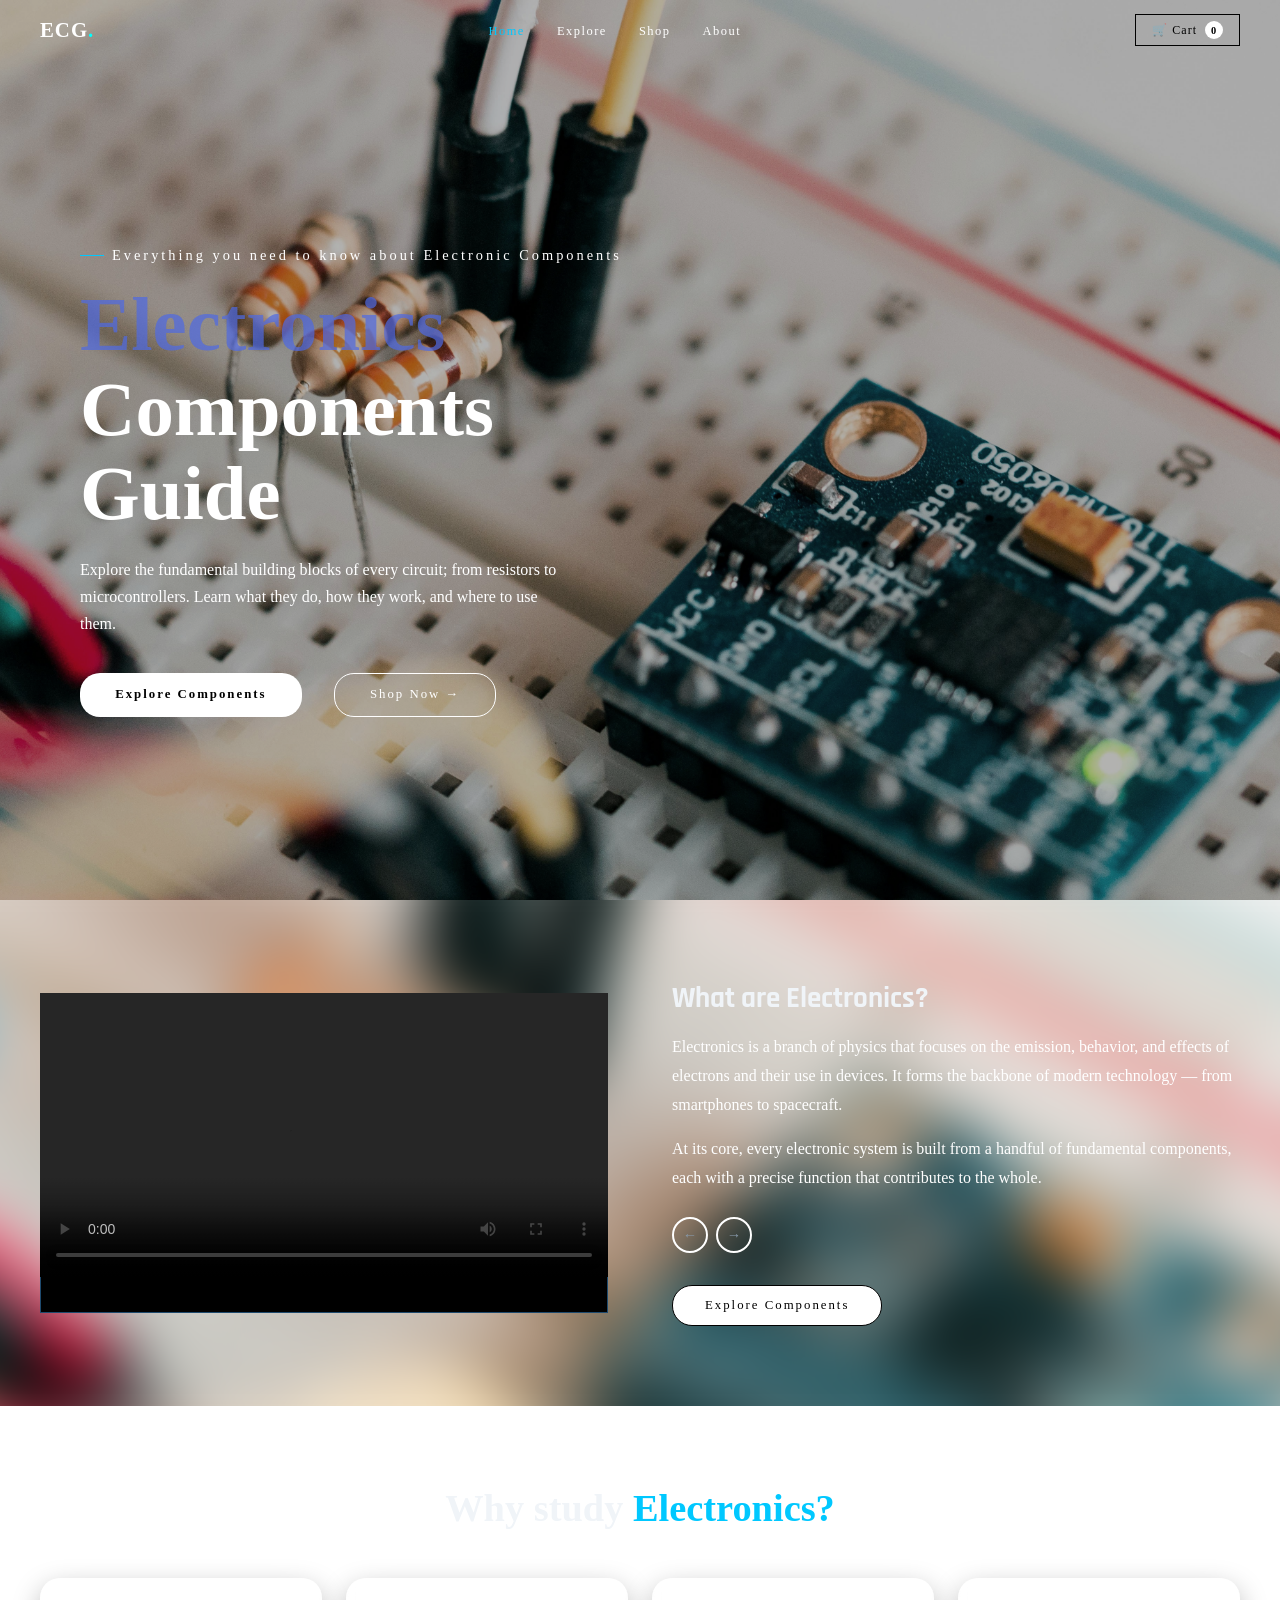
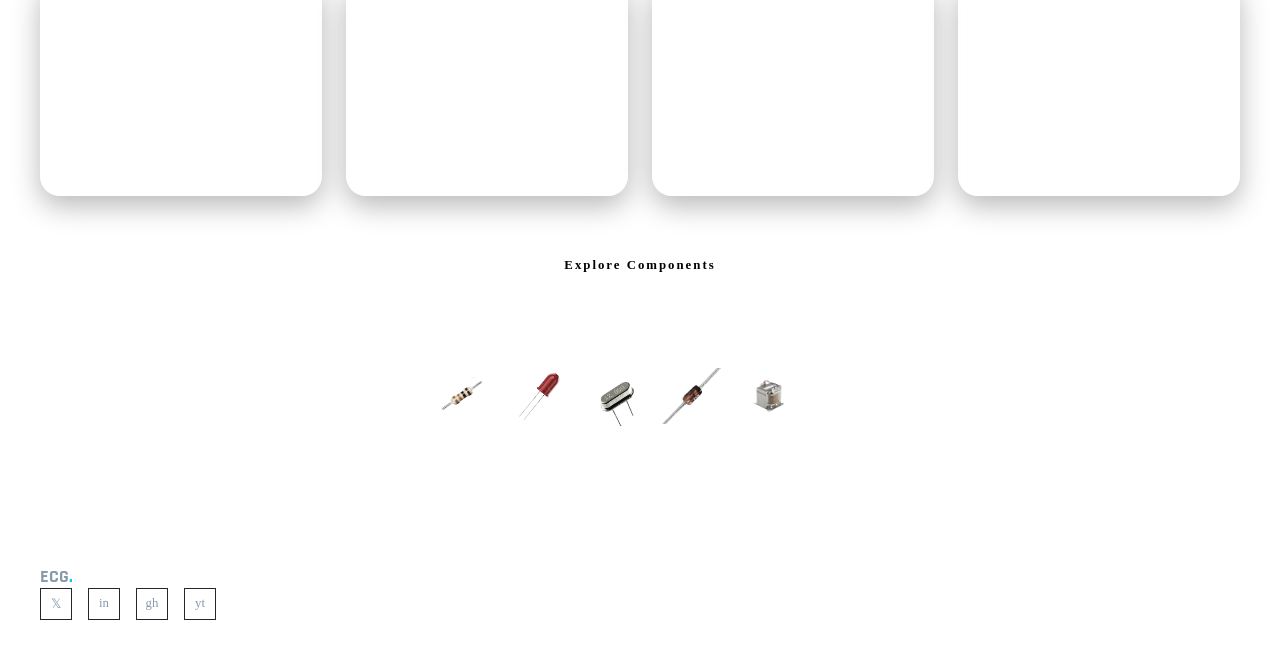
==== commit 710197dd: "images & videos  folders creation for all images and vids" ====
--- a/index.html
+++ b/index.html
@@ -117,35 +117,25 @@
       <div class="section-cta">
         <a href="explore.html" class="btn-primary">Explore Components</a>
       </div>
-      <br /><br />
+      <br /><br/><br/>
 
       <!-- ── COMPONENT STRIP ── -->
       <div class="component-strip">
         <div class="component-thumb">
-          <img src="C:\Users\HP ELITEBOOK\Pictures\re.webp" alt="Resistor" />
+          <a href="explore.html"><img src="./imgs/resistor.png" alt="Resistor"/></a>
         </div>
         <div class="component-thumb">
-          <img src="C:\Users\HP ELITEBOOK\Pictures\cer.webp" alt="Capacitor" />
+          <a href="explore.html"><img src="./imgs/leddd.png" alt="Led"/></a>
         </div>
         <div class="component-thumb">
-          <img src="C:\Users\HP ELITEBOOK\Pictures\fer.webp" alt="Inductor" />
+          <a href="explore.html"><img src="./imgs/crys.png" alt="Oscillator"/></a>
         </div>
         <div class="component-thumb">
-          <img src="C:\Users\HP ELITEBOOK\Pictures\dio.webp" alt="Diode" />
+          <a href="explore.html"><img src="./imgs/deio.png" alt="Diode"/></a>
         </div>
         <div class="component-thumb">
-          <img
-            src="C:\Users\HP ELITEBOOK\Pictures\trans.webp"
-            alt="Transistor"
-          />
+          <a href="explore.html"><img src="./imgs/trans.png" alt="Transistor"/></a>
         </div>
-        <div class="component-thumb">
-          <img src="C:\Users\HP ELITEBOOK\Pictures\ic.webp" alt="IC" />
-        </div>
-        <div class="component-thumb">
-          <img src="C:\Users\HP ELITEBOOK\Pictures\led.webp" alt="LED" />
-        </div>
-      </div>
     </section>
 
     <!-- ── FOOTER ── -->
--- a/styles.css
+++ b/styles.css
@@ -35,13 +35,9 @@
   scroll-behavior: smooth;
 }
 
-/*body {
-  font-family: var(--font-body);
-  background: var(--bg-dark);
-  color: var(--text);
-  line-height: 1.6;
+body {
   overflow-x: hidden;
-}*/
+}
 
 /* ── Scrollbar ── */
 ::-webkit-scrollbar {
@@ -502,11 +498,13 @@
 /* ── COMPONENT THUMBNAIL STRIP ── */
 .component-strip {
   display: flex;
-  gap: 0.5rem;
+  gap: 0.8rem;
   padding: 1.5rem 2.5rem;
   background: transparent;
   overflow-x: auto;
-  align-items: center;
+  align-self: center;
+  margin: 0 auto;
+  max-width: 500px;
 }
 
 .component-thumb {
@@ -526,10 +524,10 @@
 }
 
 .component-thumb img {
-  width: 40px;
-  height: 40px;
+  width: 60px;
+  height: 60px;
   object-fit: contain;
-  filter: brightness(0.8) saturate(0.5);
+  filter: brightness(1) saturate(0.5);
 }
 
 /* ── BOTTOM NAV ── */
@@ -573,7 +571,7 @@
 footer {
   background: white;
   padding: 2rem 2.5rem;
-  display: flex;
+  display:absoulte;
   align-items: center;
   justify-content: space-between;
 }
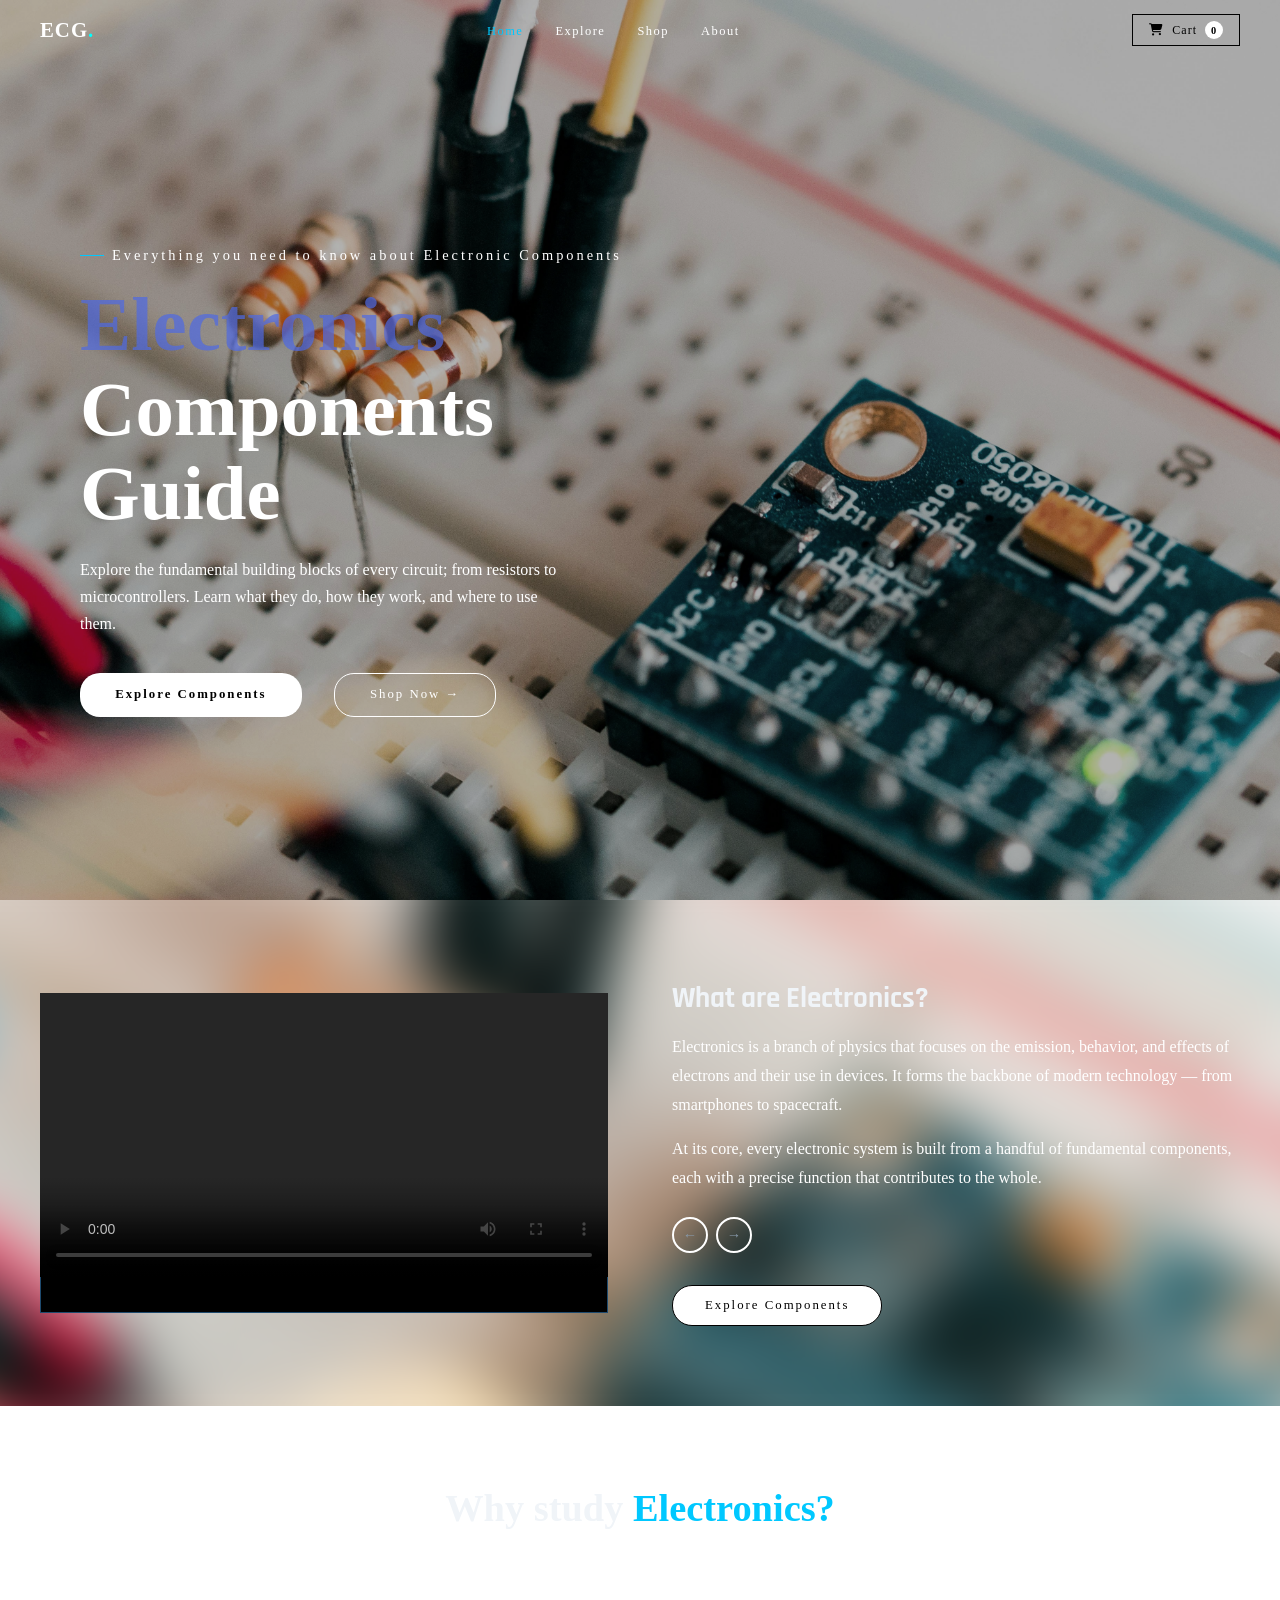
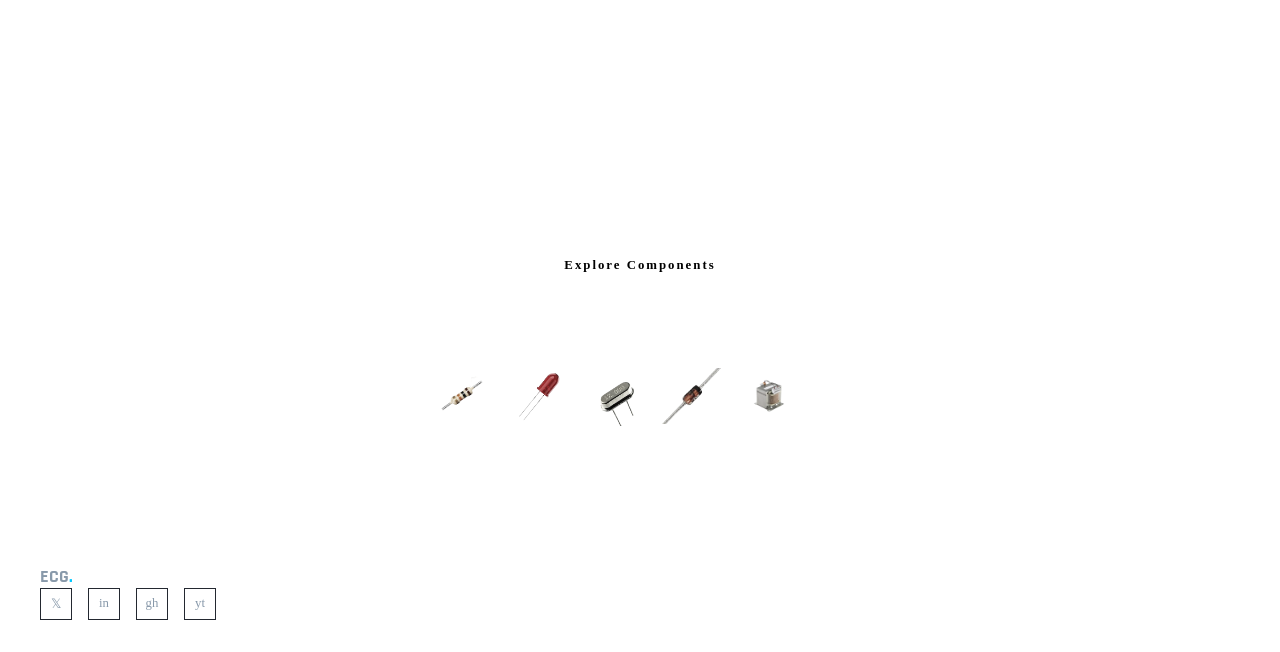
==== commit 6543f880: "product details and cart drawer modifications" ====
--- a/index.html
+++ b/index.html
@@ -5,6 +5,7 @@
     <meta name="viewport" content="width=device-width, initial-scale=1.0" />
     <title>Electronics Components Guide</title>
     <link rel="stylesheet" href="styles.css" />
+    <link rel="stylesheet" href="https://cdnjs.cloudflare.com/ajax/libs/font-awesome/6.5.0/css/all.min.css" />
   </head>
   <body>
     <nav>
@@ -16,7 +17,7 @@
         <li><a href="about.html">About</a></li>
       </ul>
       <a href="shop.html" class="nav-cart-btn">
-        🛒 Cart <span class="cart-count" id="cartCount">0</span>
+        <i class="fas fa-cart-shopping"></i> Cart <span class="cart-count" id="cartCount">0</span>
       </a>
     </nav>
 
@@ -150,14 +151,10 @@
 
       <div class="bottom-nav">
         <div class="bottom-nav-inner">
-          <a href="index.html" class="bottom-nav-link active"
-            >🏠<span>Home</span></a
-          >
-          <a href="explore.html" class="bottom-nav-link"
-            >🔍<span>Explore</span></a
-          >
-          <a href="shop.html" class="bottom-nav-link">🛒<span>Shop</span></a>
-          <a href="about.html" class="bottom-nav-link">ℹ️<span>About</span></a>
+          <a href="index.html" class="bottom-nav-link active"><i class="fas fa-house"></i><span>Home</span></a>
+          <a href="explore.html" class="bottom-nav-link"><i class="fas fa-magnifying-glass"></i><span>Explore</span></a>
+          <a href="shop.html" class="bottom-nav-link"><i class="fas fa-cart-shopping"></i><span>Shop</span></a>
+          <a href="about.html" class="bottom-nav-link"><i class="fas fa-circle-info"></i><span>About</span></a>
         </div>
       </div>
     </footer>
